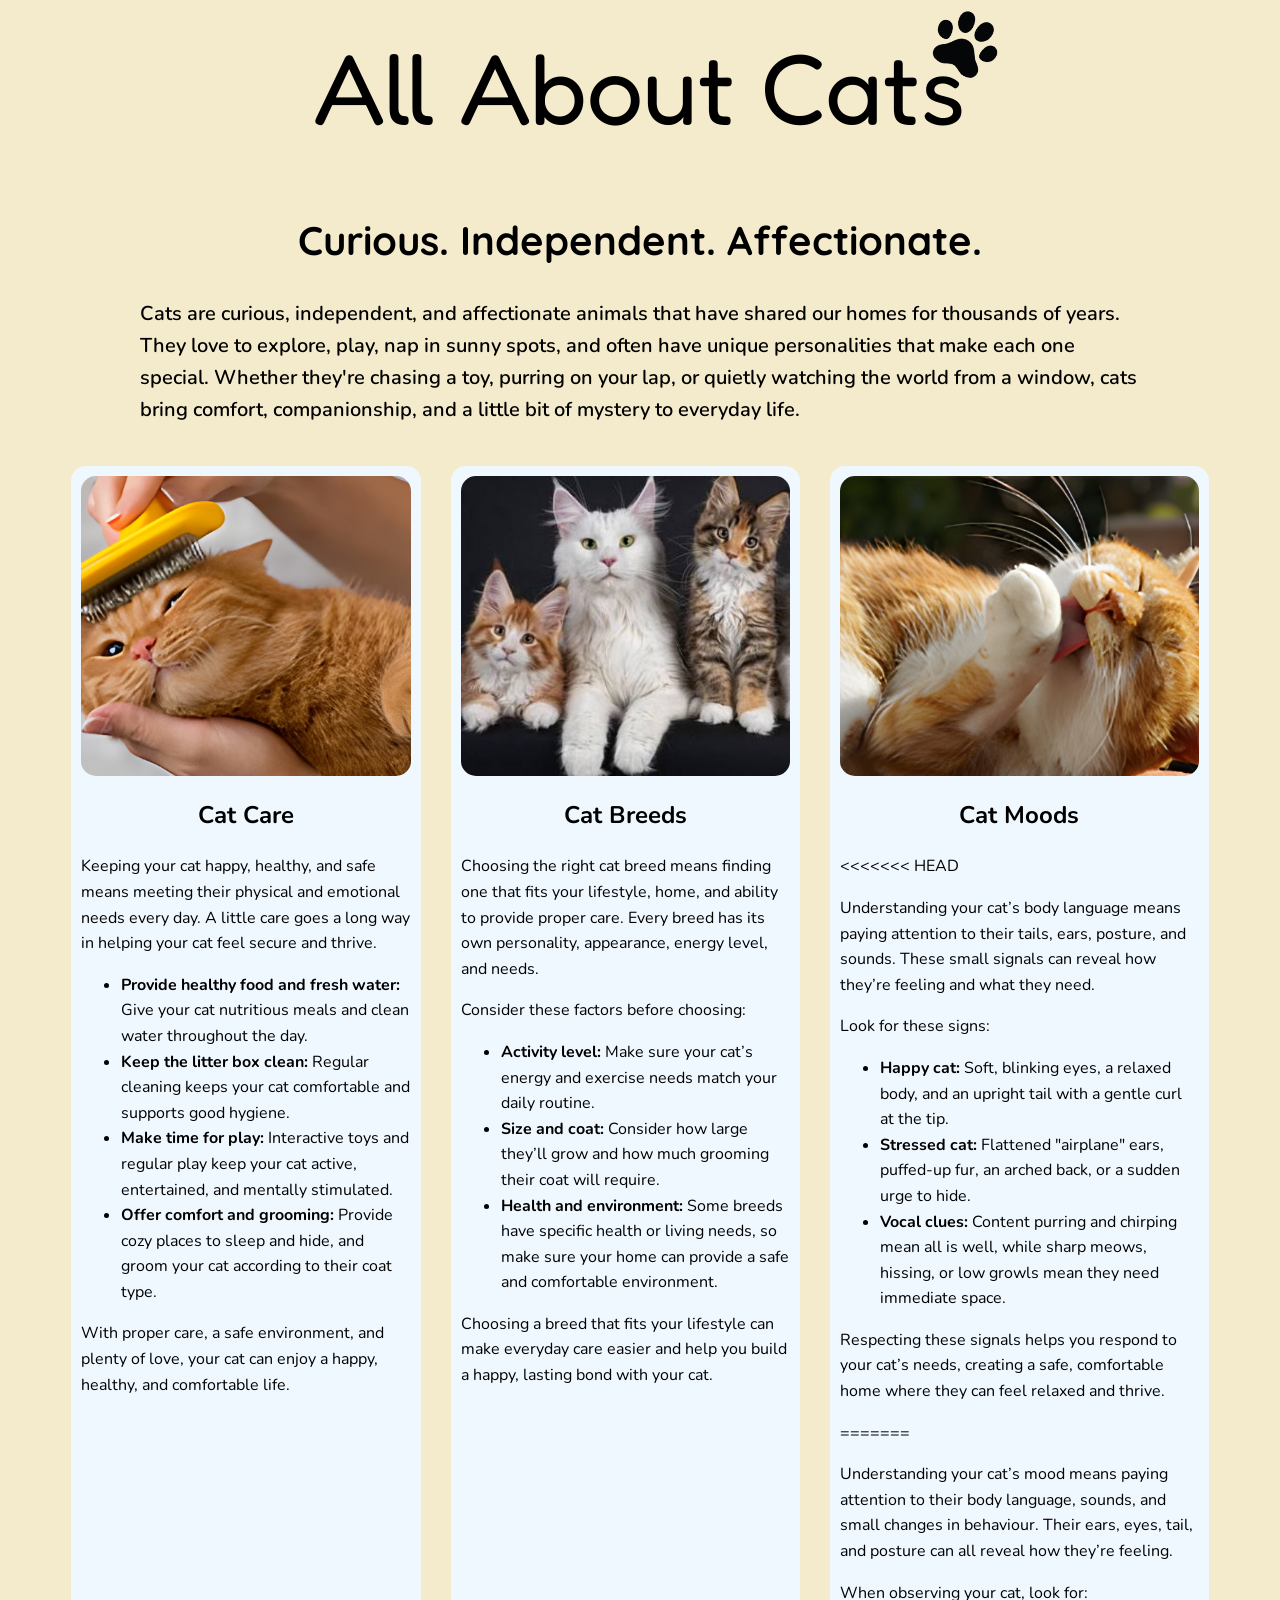
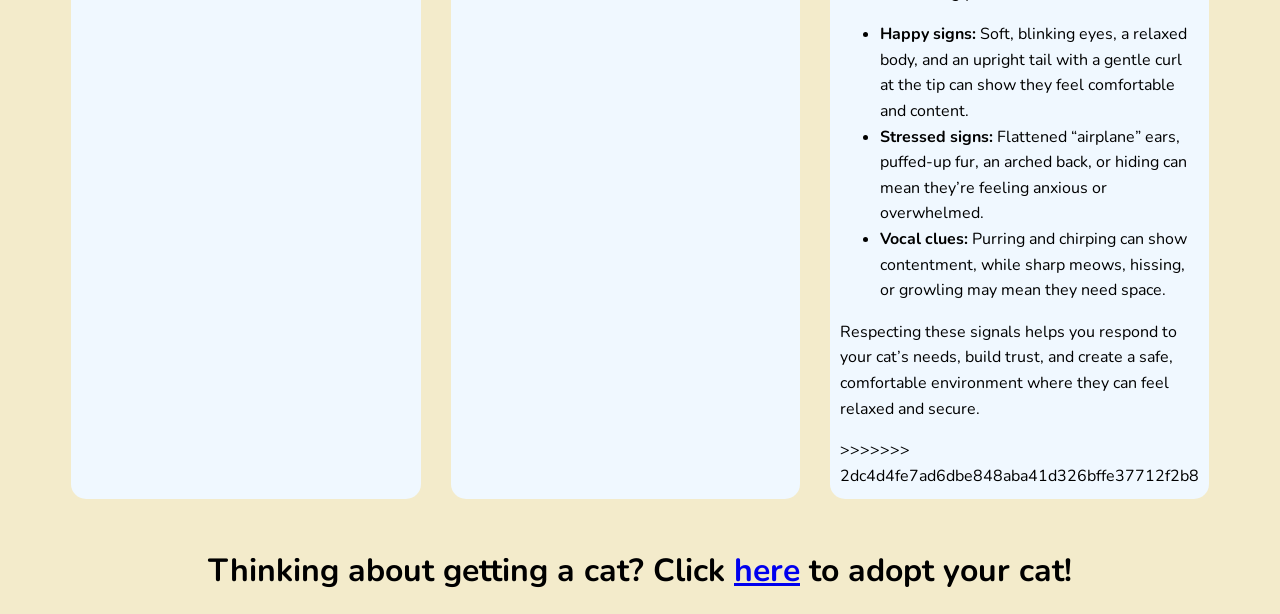
==== index.html @ e5ebd32d "Update changes" ====
<!DOCTYPE html>
<html lang = "en">
    <head>
    <title>Cat Website</title>
<link rel="stylesheet" href="style.css">
    </head>

<body>
<div class = "catPawContainer">
<img  id = "CatPawImage" src = "Images/2026_08_03_0nf_Kleki-removebg-preview.png" alt = "Cat Paw Image">
</div>
<h1 id = "MainText">All About Cats</h1>

<h2 id = "Introduction"><div class = "highlight">Curious. Independent. Affectionate.</div></h2>

<p id = "CatIntroText">
    Cats are curious, independent, and affectionate animals that have shared our homes for thousands of years. They love to explore, play, nap in sunny spots, and often have unique personalities that make each one special. Whether they're chasing a toy, purring on your lap, or quietly watching the world from a window, cats bring comfort, companionship, and a little bit of mystery to everyday life.
</p>

    <section class = "three-column">
        <div class = "card">
        <img id = "CatCareImage" src = "Images/CatCareImage_upscaled.png" alt = "Cat Care Image">
        <h2 id = "CatCareText">Cat Care</h2>
        <p id = "CatCareTextInfo">Keeping your cat happy, healthy, and safe means meeting their physical and emotional needs every day. A little care goes a long way in helping your cat feel secure and thrive.</p>
        <ul>
            <li><span class = "highlight">Provide healthy food and fresh water:</span> Give your cat nutritious meals and clean water throughout the day.</li>
            <li><span class = "highlight">Keep the litter box clean:</span> Regular cleaning keeps your cat comfortable and supports good hygiene.</li>
            <li><span class = "highlight">Make time for play:</span> Interactive toys and regular play keep your cat active, entertained, and mentally stimulated.</li>
            <li><span class = "highlight">Offer comfort and grooming:</span> Provide cozy places to sleep and hide, and groom your cat according to their coat type.</li>
        </ul>
        <p>With proper care, a safe environment, and plenty of love, your cat can enjoy a happy, healthy, and comfortable life.</p>
        </div>
        <div class = "card">
            <img id = "CatBreedsImage" src = "Images/images (1).jpg" alt = "Cat Breed Image">
            <h2 id = "CatBreedsText">Cat Breeds</h2>
            <p id = "CatBreedsTextInfo">Choosing the right cat breed means finding one that fits your lifestyle, home, and ability to provide proper care. Every breed has its own personality, appearance, energy level, and needs.</p>
            <p>Consider these factors before choosing:</p>
            <ul>
                <li><span class = "highlight">Activity level:</span> Make sure your cat’s energy and exercise needs match your daily routine.</li>
                <li><span class = "highlight">Size and coat:</span> Consider how large they’ll grow and how much grooming their coat will require.</li>
                <li><span class = "highlight">Health and environment:</span> Some breeds have specific health or living needs, so make sure your home can provide a safe and comfortable environment.</li>
            </ul>
            <p>Choosing a breed that fits your lifestyle can make everyday care easier and help you build a happy, lasting bond with your cat.</p>
        </div>
         <div class = "card">
            <img id = "CatMoodsImage" src = "Images/CatMoodsImage_upscaled.png" alt = "Cat Moods Image">
            <h2 id = "CatMoodsText">Cat Moods</h2>
<<<<<<< HEAD
            <p id = "CatMoodsTextInfo">Understanding your cat’s body language means paying attention to their tails, ears, posture, and sounds. These small signals can reveal how they’re feeling and what they need.</p>
            <p>Look for these signs:</p>
            <ul>
            <li><span class = "highlight">Happy cat:</span> Soft, blinking eyes, a relaxed body, and an upright tail with a gentle curl at the tip.</li>
            <li><span class = "highlight">Stressed cat:</span> Flattened "airplane" ears, puffed-up fur, an arched back, or a sudden urge to hide.</li>
            <li><span class = "highlight">Vocal clues:</span> Content purring and chirping mean all is well, while sharp meows, hissing, or low growls mean they need immediate space.</li>
        </ul>
        <p>Respecting these signals helps you respond to your cat’s needs, creating a safe, comfortable home where they can feel relaxed and thrive.</p>
=======
            <p id = "CatMoodsTextInfo">Understanding your cat’s mood means paying attention to their body language, sounds, and small changes in behaviour. Their ears, eyes, tail, and posture can all reveal how they’re feeling.</p>
            <p>When observing your cat, look for:</p>
            <ul>
            <li><span class = "highlight">Happy signs: </span>Soft, blinking eyes, a relaxed body, and an upright tail with a gentle curl at the tip can show they feel comfortable and content.</li>
            <li><span class = "highlight">Stressed signs: </span>Flattened “airplane” ears, puffed-up fur, an arched back, or hiding can mean they’re feeling anxious or overwhelmed.</li>
            <li><span class = "highlight">Vocal clues: </span>Purring and chirping can show contentment, while sharp meows, hissing, or growling may mean they need space.</li>
        </ul>
        <p>Respecting these signals helps you respond to your cat’s needs, build trust, and create a safe, comfortable environment where they can feel relaxed and secure.</p>
>>>>>>> 2dc4d4fe7ad6dbe848aba41d326bffe37712f2b8
        </section>

    <h1 id = "AdoptCatText">Thinking about getting a cat? Click <a id = "linkToAdoptSite" href = "https://cats.org.nz/adopt/">here</a> to adopt your cat!</h1>
</body>
</html>
---- style.css ----
@import url("https://fonts.googleapis.com/css2?family=Fredoka:wght@300..700&display=swap");
@import url('https://fonts.googleapis.com/css2?family=Nunito:ital,wght@0,200..1000;1,200..1000&display=swap');
@import url('https://fonts.googleapis.com/css2?family=Quicksand:wght@300..700&display=swap');
.catPawContainer {
    position:relative;
    text-align: center;
    transform: rotate(30deg);
    margin-left: 650px;
}

#Introduction {
    font-size: 40px;
    text-align: center;
    font-family: "Quicksand";
    font-weight:bolder;
}

#CatPawImage {
    width: 70px;
}

#CatPlayingImage {
    width:150px;
    margin-left:180px;
    margin-top: -40px;
}

#CatToy {
    margin-top:-100px;
    width:200px;
}

#MainText {
    position:relative;
    text-align: center;
    font-size: 100px;
    margin-top: -55px;
    font-family: "Fredoka";
    font-weight: normal;
}

#CatIntroText {
    font-weight:600;
    font-size: 20px;
    max-width: 1000px;
    margin: 30px auto;
    line-height: 1.6;
    font-family: "Nunito";
}

body {
    background-color: #F3EBCB;
}

#AdoptCatText {
    text-align: center;
    width: 100%;
    font-family: "Nunito"
}

#linkToAdoptSite {
    display: inline;
}

.three-column {
    display:grid;
    grid-template-columns: repeat(3,1fr);
    gap:30px;
    width:90%;
    margin: auto;
    margin-top: 40px;
    margin-bottom: 50px;
}

#CatCareImage {
    width: 100%;
    height: 300px;
    object-fit: cover;
    display: block;
    border-radius: 15px;
}

#CatBreedsImage {
    width: 100%;
    height: 300px;
    object-fit: cover;
    display: block;
    border-radius: 15px;
}

#CatMoodsImage {
    width: 100%;
    height: 300px;
    object-fit: cover;
    display: block;    
    border-radius: 15px;
}



#CatCareText {
    text-align: center;
    font-weight:normal;
    font-family: "Nunito";
    font-weight: bold;
}

#CatBreedsText {

    text-align: center;
    font-weight:normal;
    font-family: "Nunito";
    font-weight: bold;
}

#CatMoodsText {

    text-align: center;
    font-weight:normal;
    font-family: "Nunito";
    font-weight: bold;
}

.highlight {
    font-weight:bold;
}
.card {
    line-height:1.6;
    font-family:"Nunito";
    background-color: aliceblue;
    border-radius: 15px;
    padding:10px;
}

a:visited {
  color: blue;
}
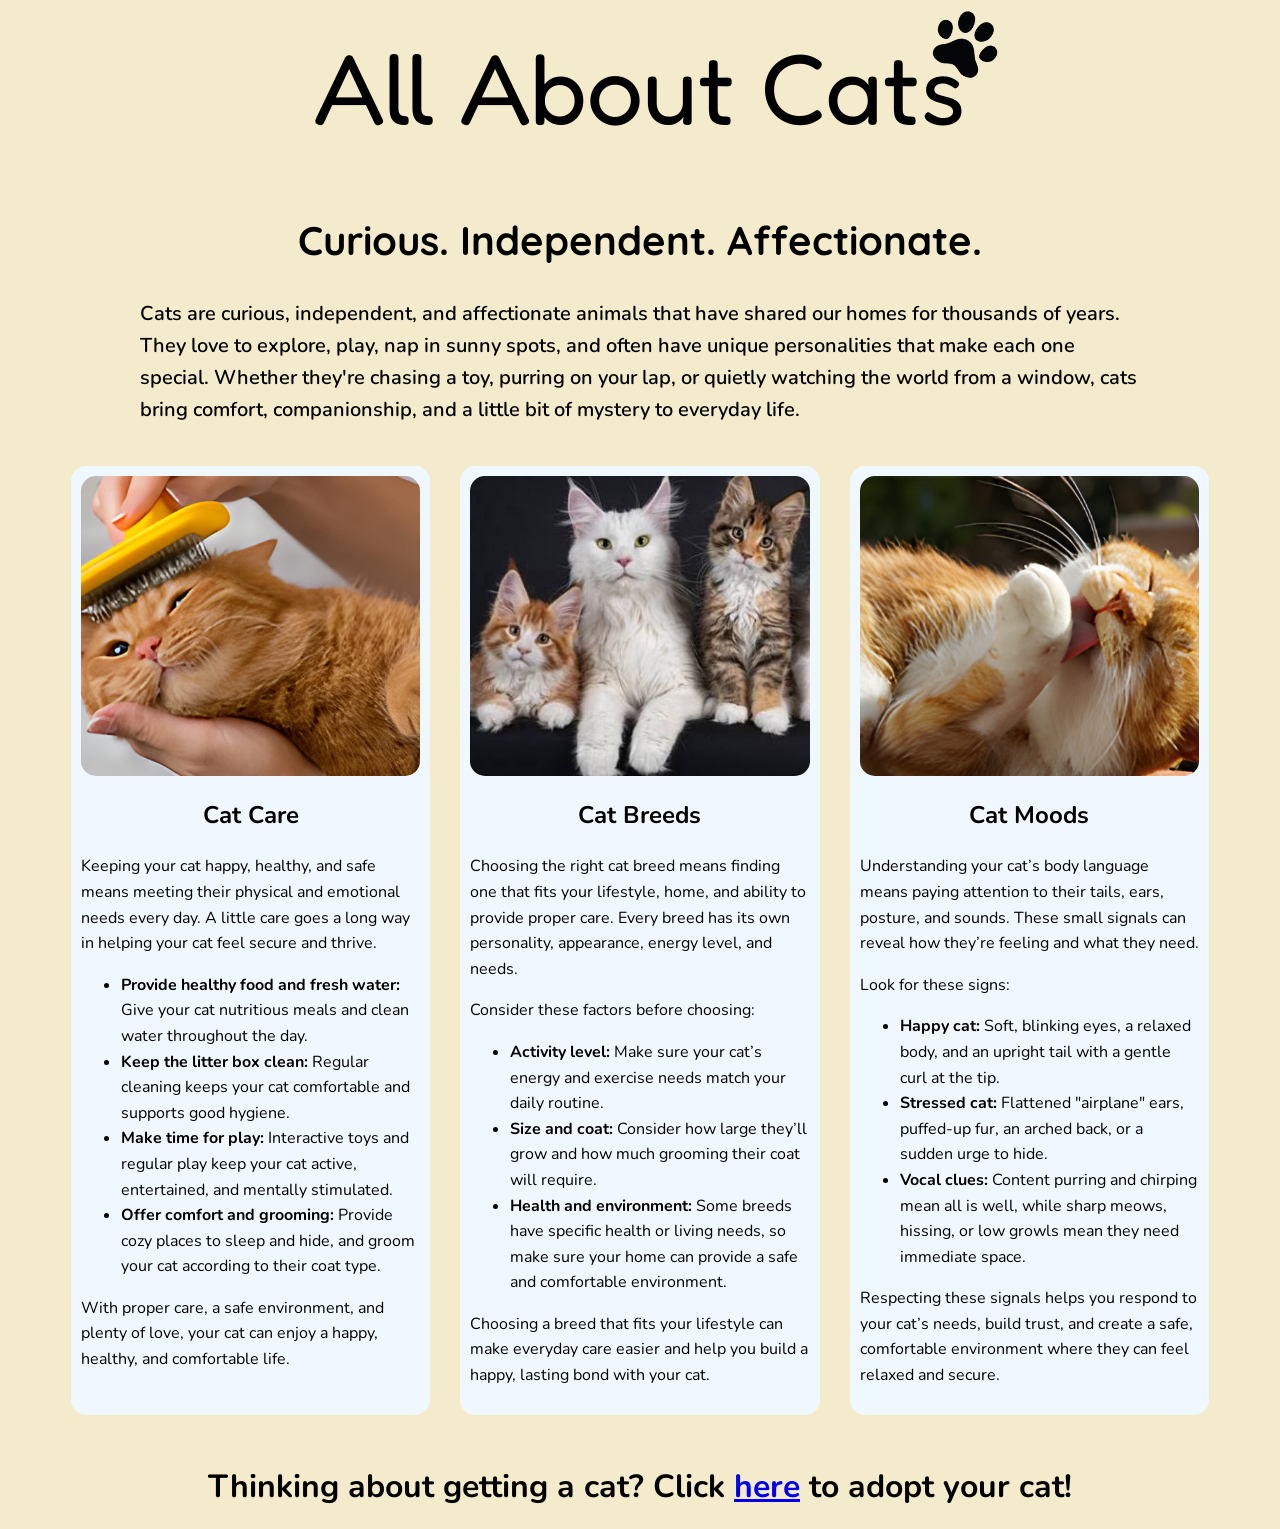
==== commit eb68da24: "Fixed a bug where the right side text will appear twice" ====
--- a/index.html
+++ b/index.html
@@ -45,25 +45,15 @@
          <div class = "card">
             <img id = "CatMoodsImage" src = "Images/CatMoodsImage_upscaled.png" alt = "Cat Moods Image">
             <h2 id = "CatMoodsText">Cat Moods</h2>
-<<<<<<< HEAD
+
             <p id = "CatMoodsTextInfo">Understanding your cat’s body language means paying attention to their tails, ears, posture, and sounds. These small signals can reveal how they’re feeling and what they need.</p>
             <p>Look for these signs:</p>
-            <ul>
+        <ul>
             <li><span class = "highlight">Happy cat:</span> Soft, blinking eyes, a relaxed body, and an upright tail with a gentle curl at the tip.</li>
             <li><span class = "highlight">Stressed cat:</span> Flattened "airplane" ears, puffed-up fur, an arched back, or a sudden urge to hide.</li>
             <li><span class = "highlight">Vocal clues:</span> Content purring and chirping mean all is well, while sharp meows, hissing, or low growls mean they need immediate space.</li>
         </ul>
-        <p>Respecting these signals helps you respond to your cat’s needs, creating a safe, comfortable home where they can feel relaxed and thrive.</p>
-=======
-            <p id = "CatMoodsTextInfo">Understanding your cat’s mood means paying attention to their body language, sounds, and small changes in behaviour. Their ears, eyes, tail, and posture can all reveal how they’re feeling.</p>
-            <p>When observing your cat, look for:</p>
-            <ul>
-            <li><span class = "highlight">Happy signs: </span>Soft, blinking eyes, a relaxed body, and an upright tail with a gentle curl at the tip can show they feel comfortable and content.</li>
-            <li><span class = "highlight">Stressed signs: </span>Flattened “airplane” ears, puffed-up fur, an arched back, or hiding can mean they’re feeling anxious or overwhelmed.</li>
-            <li><span class = "highlight">Vocal clues: </span>Purring and chirping can show contentment, while sharp meows, hissing, or growling may mean they need space.</li>
-        </ul>
         <p>Respecting these signals helps you respond to your cat’s needs, build trust, and create a safe, comfortable environment where they can feel relaxed and secure.</p>
->>>>>>> 2dc4d4fe7ad6dbe848aba41d326bffe37712f2b8
         </section>
 
     <h1 id = "AdoptCatText">Thinking about getting a cat? Click <a id = "linkToAdoptSite" href = "https://cats.org.nz/adopt/">here</a> to adopt your cat!</h1>
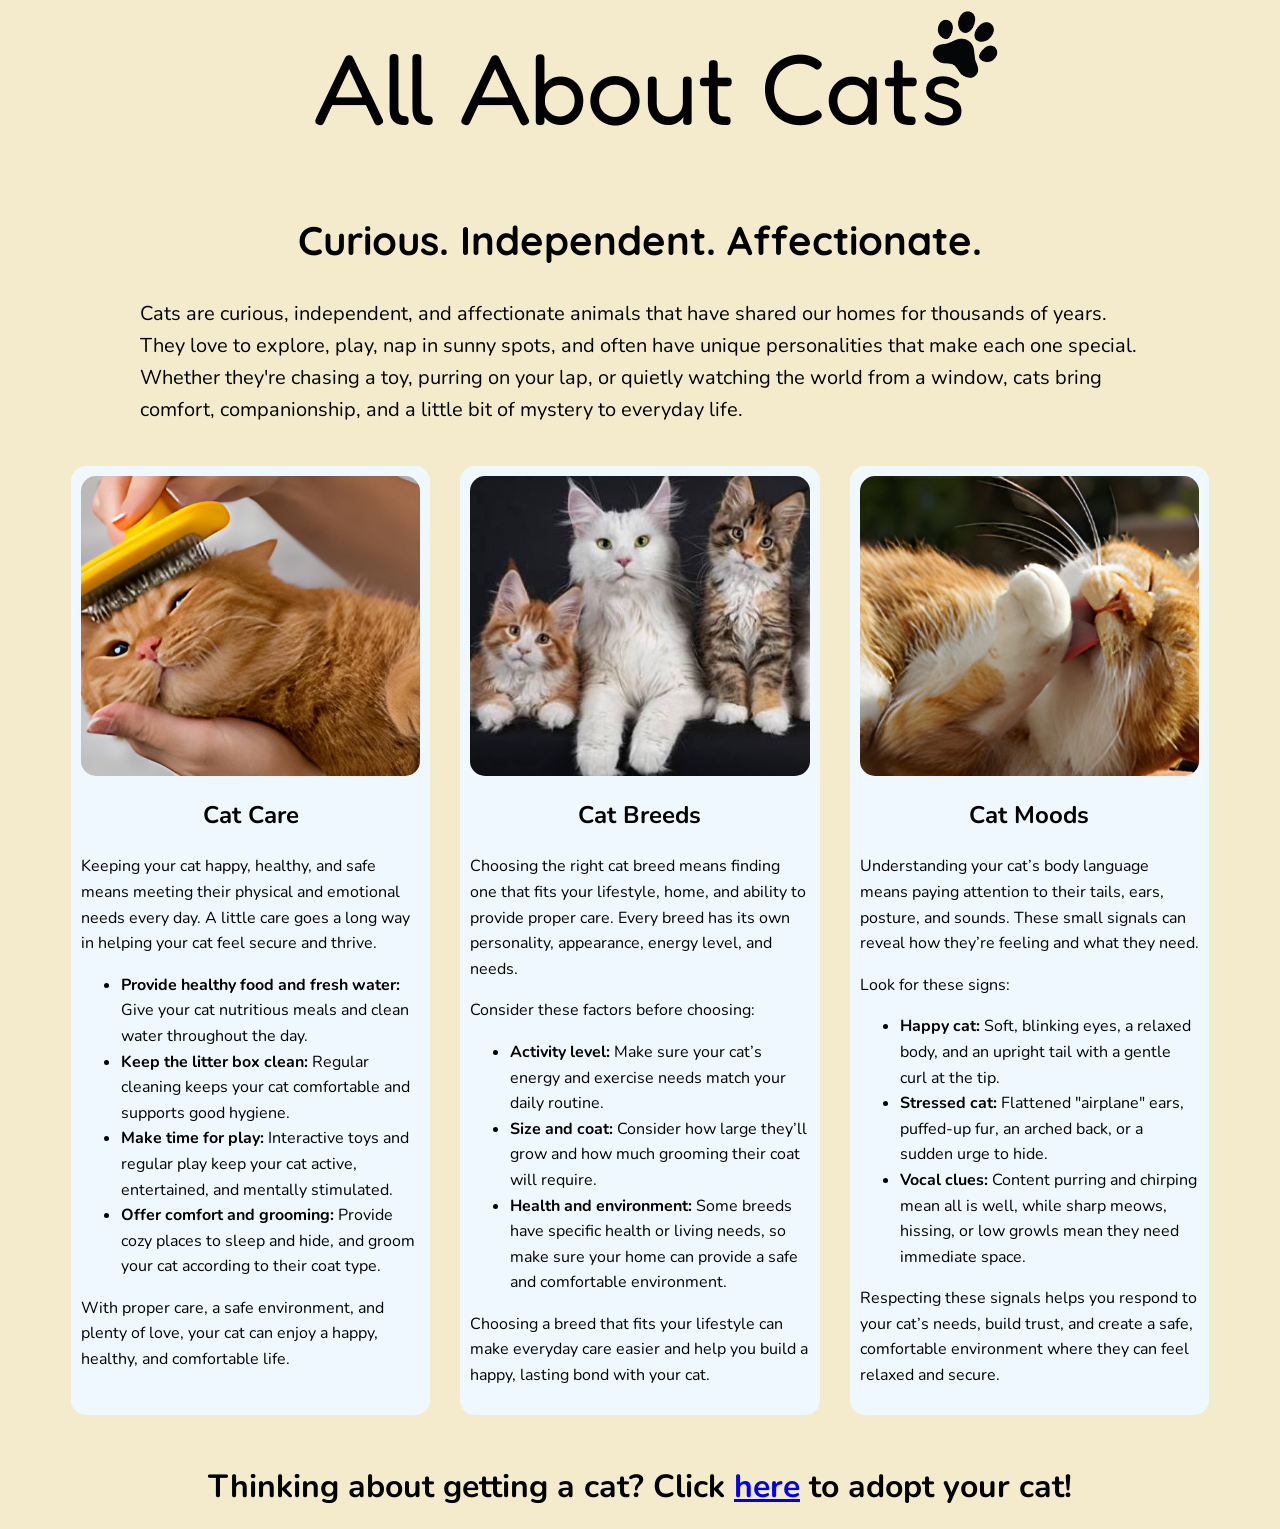
==== commit bcc5ab7f: "Gave the files and images a much more appropriate name. Also removed any unnecessary and unused ones" ====
--- a/index.html
+++ b/index.html
@@ -7,7 +7,7 @@
 
 <body>
 <div class = "catPawContainer">
-<img  id = "CatPawImage" src = "Images/2026_08_03_0nf_Kleki-removebg-preview.png" alt = "Cat Paw Image">
+<img  id = "CatPawImage" src = "Images/CatPawImg.png" alt = "Cat Paw Image">
 </div>
 <h1 id = "MainText">All About Cats</h1>
 
@@ -19,7 +19,7 @@
 
     <section class = "three-column">
         <div class = "card">
-        <img id = "CatCareImage" src = "Images/CatCareImage_upscaled.png" alt = "Cat Care Image">
+        <img id = "CatCareImage" src = "Images/CatCareImageForUsage.png"Cat Care Image">
         <h2 id = "CatCareText">Cat Care</h2>
         <p id = "CatCareTextInfo">Keeping your cat happy, healthy, and safe means meeting their physical and emotional needs every day. A little care goes a long way in helping your cat feel secure and thrive.</p>
         <ul>
@@ -31,7 +31,7 @@
         <p>With proper care, a safe environment, and plenty of love, your cat can enjoy a happy, healthy, and comfortable life.</p>
         </div>
         <div class = "card">
-            <img id = "CatBreedsImage" src = "Images/images (1).jpg" alt = "Cat Breed Image">
+            <img id = "CatBreedsImage" src = "Images/CatBreedImageForUsage.jpg" alt = "Cat Breed Image">
             <h2 id = "CatBreedsText">Cat Breeds</h2>
             <p id = "CatBreedsTextInfo">Choosing the right cat breed means finding one that fits your lifestyle, home, and ability to provide proper care. Every breed has its own personality, appearance, energy level, and needs.</p>
             <p>Consider these factors before choosing:</p>
@@ -43,7 +43,7 @@
             <p>Choosing a breed that fits your lifestyle can make everyday care easier and help you build a happy, lasting bond with your cat.</p>
         </div>
          <div class = "card">
-            <img id = "CatMoodsImage" src = "Images/CatMoodsImage_upscaled.png" alt = "Cat Moods Image">
+            <img id = "CatMoodsImage" src = "Images/CatMoodsImageForUsage.png" alt = "Cat Moods Image">
             <h2 id = "CatMoodsText">Cat Moods</h2>
 
             <p id = "CatMoodsTextInfo">Understanding your cat’s body language means paying attention to their tails, ears, posture, and sounds. These small signals can reveal how they’re feeling and what they need.</p>
--- a/style.css
+++ b/style.css
@@ -40,7 +40,6 @@
 }
 
 #CatIntroText {
-    font-weight:600;
     font-size: 20px;
     max-width: 1000px;
     margin: 30px auto;
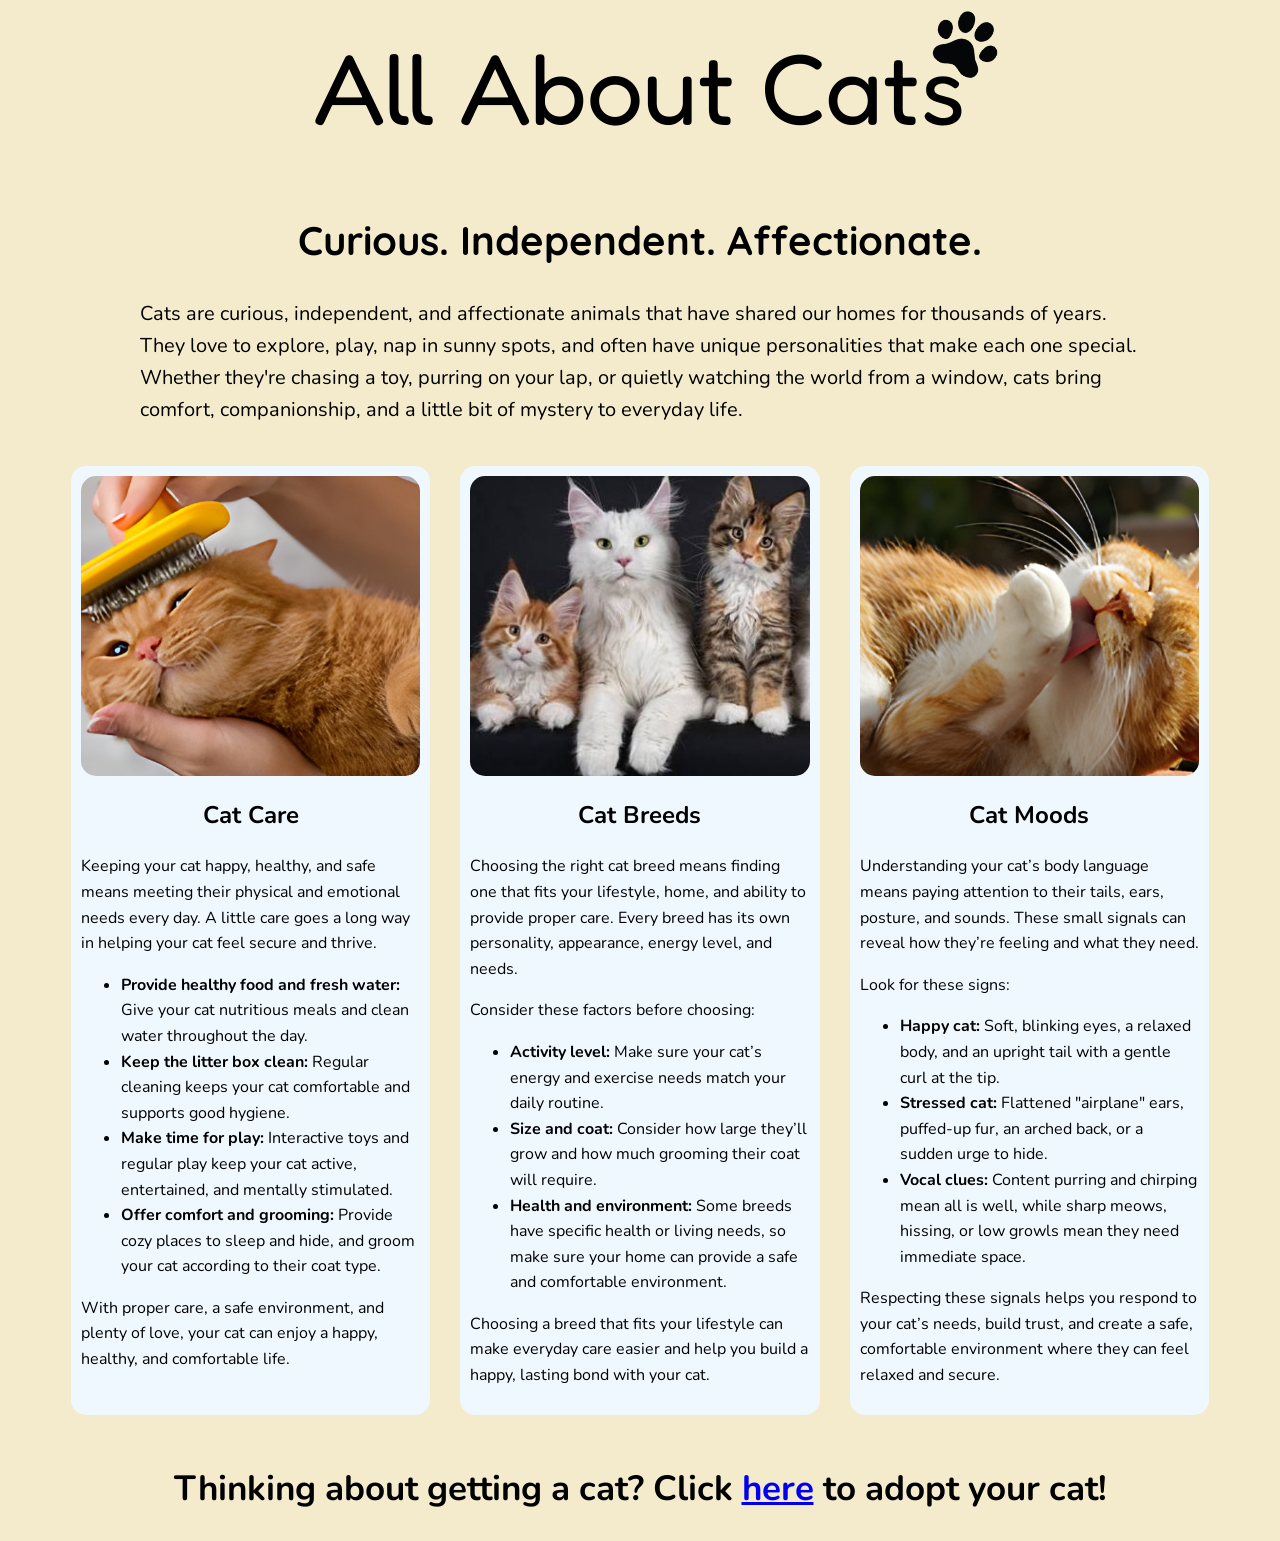
==== commit cbeb5860: "Made it so there is only 1 h1 tag used" ====
--- a/index.html
+++ b/index.html
@@ -1,6 +1,9 @@
 <!DOCTYPE html>
 <html lang = "en">
     <head>
+    <meta charset="UTF-8">
+    <meta name="viewport" content="width=device-width, initial-scale=1.0">
+    <meta name="description" content="An informative website about cat care, cat breeds, and cat moods.">
     <title>Cat Website</title>
 <link rel="stylesheet" href="style.css">
     </head>
@@ -56,6 +59,6 @@
         <p>Respecting these signals helps you respond to your cat’s needs, build trust, and create a safe, comfortable environment where they can feel relaxed and secure.</p>
         </section>
 
-    <h1 id = "AdoptCatText">Thinking about getting a cat? Click <a id = "linkToAdoptSite" href = "https://cats.org.nz/adopt/">here</a> to adopt your cat!</h1>
+    <h2 id = "AdoptCatText">Thinking about getting a cat? Click <a id = "linkToAdoptSite" href = "https://cats.org.nz/adopt/">here</a> to adopt your cat!</h1>
 </body>
 </html>
--- a/style.css
+++ b/style.css
@@ -52,6 +52,7 @@
 }
 
 #AdoptCatText {
+    font-size:35px;
     text-align: center;
     width: 100%;
     font-family: "Nunito"
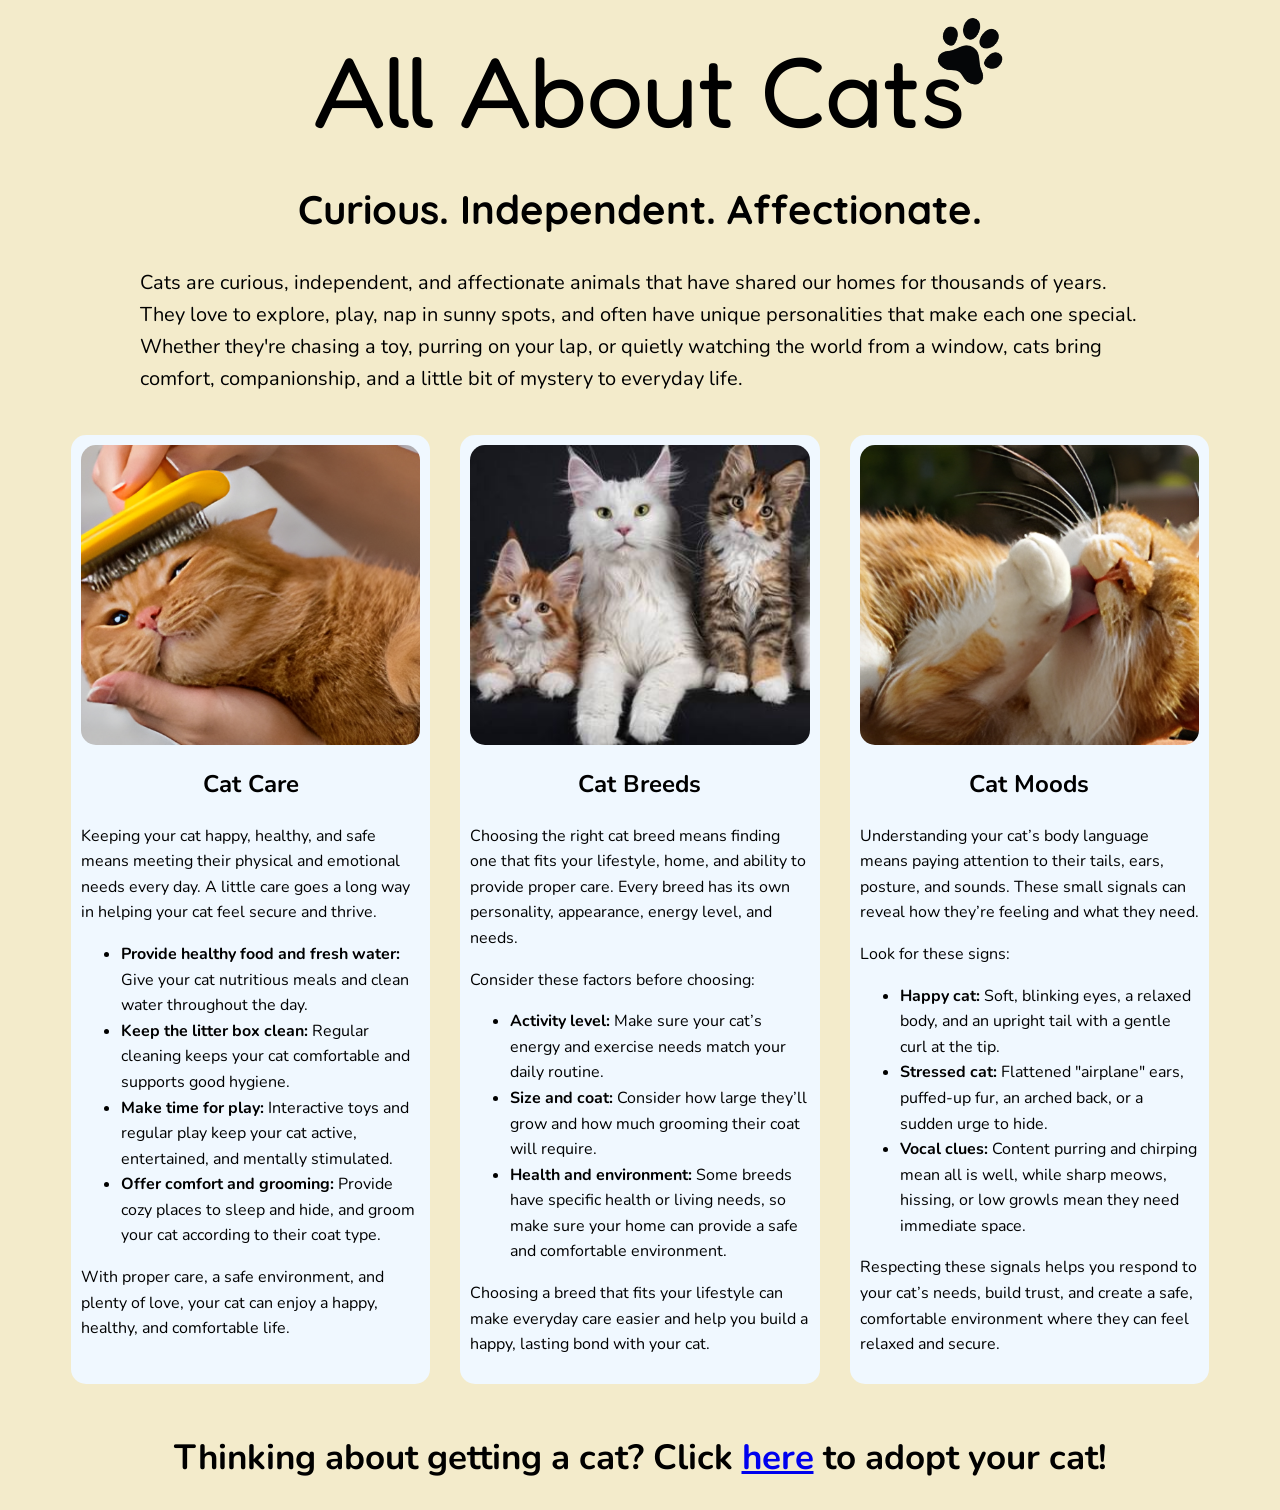
==== commit f4afafad: "Made CatPaw Positioning much cleaner" ====
--- a/index.html
+++ b/index.html
@@ -9,12 +9,13 @@
     </head>
 
 <body>
-<div class = "catPawContainer">
-<img  id = "CatPawImage" src = "Images/CatPawImg.png" alt = "Cat Paw Image">
+
+<div class="catPawContainer">
+    <h1 id="MainText">All About Cats</h1>
+    <img id="CatPawImage" src="Images/CatPawImg.png" alt="Cat Paw">
 </div>
-<h1 id = "MainText">All About Cats</h1>
 
-<h2 id = "Introduction"><div class = "highlight">Curious. Independent. Affectionate.</div></h2>
+<h2 id = "Introduction" class = "highlight">Curious. Independent. Affectionate.</h2>
 
 <p id = "CatIntroText">
     Cats are curious, independent, and affectionate animals that have shared our homes for thousands of years. They love to explore, play, nap in sunny spots, and often have unique personalities that make each one special. Whether they're chasing a toy, purring on your lap, or quietly watching the world from a window, cats bring comfort, companionship, and a little bit of mystery to everyday life.
@@ -22,7 +23,7 @@
 
     <section class = "three-column">
         <div class = "card">
-        <img id = "CatCareImage" src = "Images/CatCareImageForUsage.png"Cat Care Image">
+        <img id = "CatCareImage" src = "Images/CatCareImageForUsage.png" alt = "Cat Care Image">
         <h2 id = "CatCareText">Cat Care</h2>
         <p id = "CatCareTextInfo">Keeping your cat happy, healthy, and safe means meeting their physical and emotional needs every day. A little care goes a long way in helping your cat feel secure and thrive.</p>
         <ul>
@@ -57,8 +58,9 @@
             <li><span class = "highlight">Vocal clues:</span> Content purring and chirping mean all is well, while sharp meows, hissing, or low growls mean they need immediate space.</li>
         </ul>
         <p>Respecting these signals helps you respond to your cat’s needs, build trust, and create a safe, comfortable environment where they can feel relaxed and secure.</p>
-        </section>
+    </div>    
+    </section>
 
-    <h2 id = "AdoptCatText">Thinking about getting a cat? Click <a id = "linkToAdoptSite" href = "https://cats.org.nz/adopt/">here</a> to adopt your cat!</h1>
+    <h2 id = "AdoptCatText">Thinking about getting a cat? Click <a id = "linkToAdoptSite" href = "https://cats.org.nz/adopt/">here</a> to adopt your cat!</h2>
 </body>
 </html>
--- a/style.css
+++ b/style.css
@@ -2,10 +2,9 @@
 @import url('https://fonts.googleapis.com/css2?family=Nunito:ital,wght@0,200..1000;1,200..1000&display=swap');
 @import url('https://fonts.googleapis.com/css2?family=Quicksand:wght@300..700&display=swap');
 .catPawContainer {
-    position:relative;
-    text-align: center;
-    transform: rotate(30deg);
-    margin-left: 650px;
+    position: relative;
+    width: fit-content;
+    margin: 30px auto 0;
 }
 
 #Introduction {
@@ -16,25 +15,17 @@
 }
 
 #CatPawImage {
+    position: absolute;
     width: 70px;
-}
-
-#CatPlayingImage {
-    width:150px;
-    margin-left:180px;
-    margin-top: -40px;
-}
-
-#CatToy {
-    margin-top:-100px;
-    width:200px;
+    right: -40px;
+    top: -15px;
+    transform: rotate(30deg);
 }
 
 #MainText {
-    position:relative;
     text-align: center;
     font-size: 100px;
-    margin-top: -55px;
+    margin: 0;
     font-family: "Fredoka";
     font-weight: normal;
 }
@@ -55,7 +46,7 @@
     font-size:35px;
     text-align: center;
     width: 100%;
-    font-family: "Nunito"
+    font-family: "Nunito";
 }
 
 #linkToAdoptSite {
@@ -100,7 +91,6 @@
 
 #CatCareText {
     text-align: center;
-    font-weight:normal;
     font-family: "Nunito";
     font-weight: bold;
 }
@@ -108,7 +98,6 @@
 #CatBreedsText {
 
     text-align: center;
-    font-weight:normal;
     font-family: "Nunito";
     font-weight: bold;
 }
@@ -116,7 +105,6 @@
 #CatMoodsText {
 
     text-align: center;
-    font-weight:normal;
     font-family: "Nunito";
     font-weight: bold;
 }
